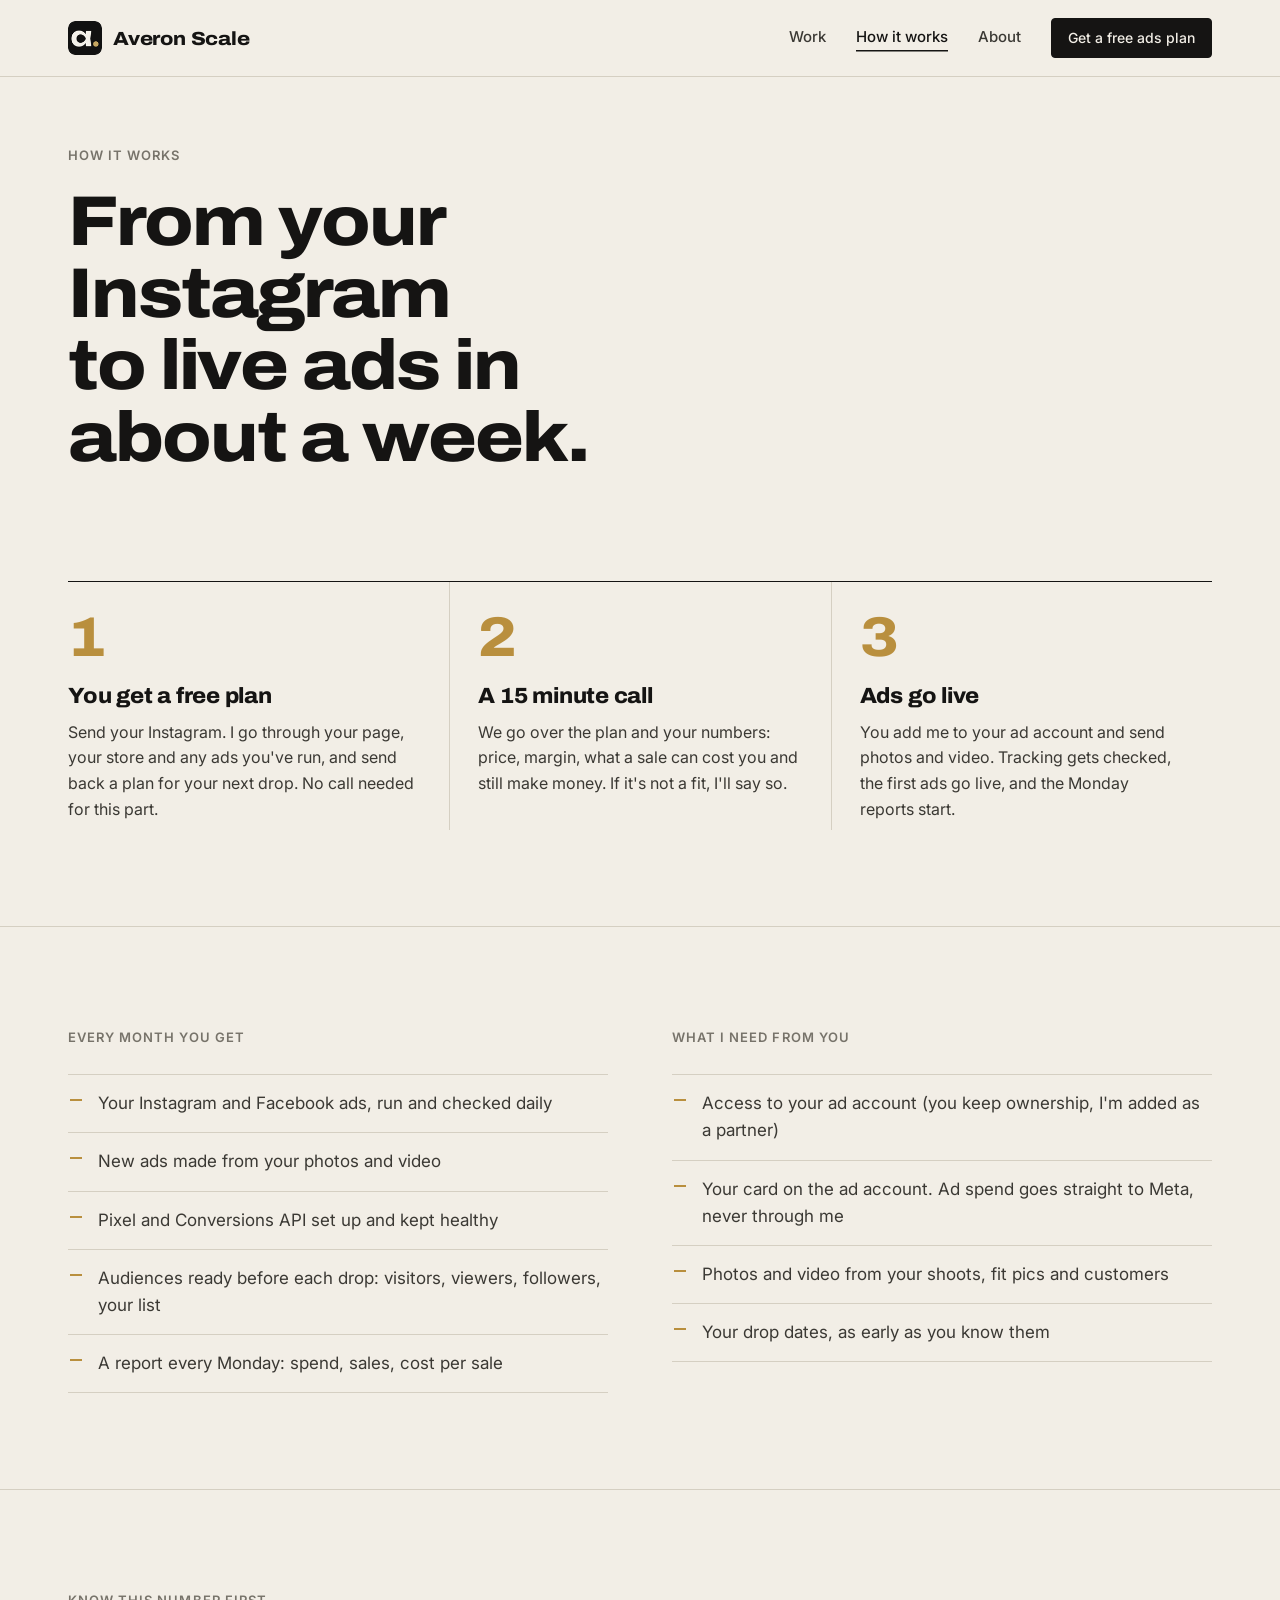
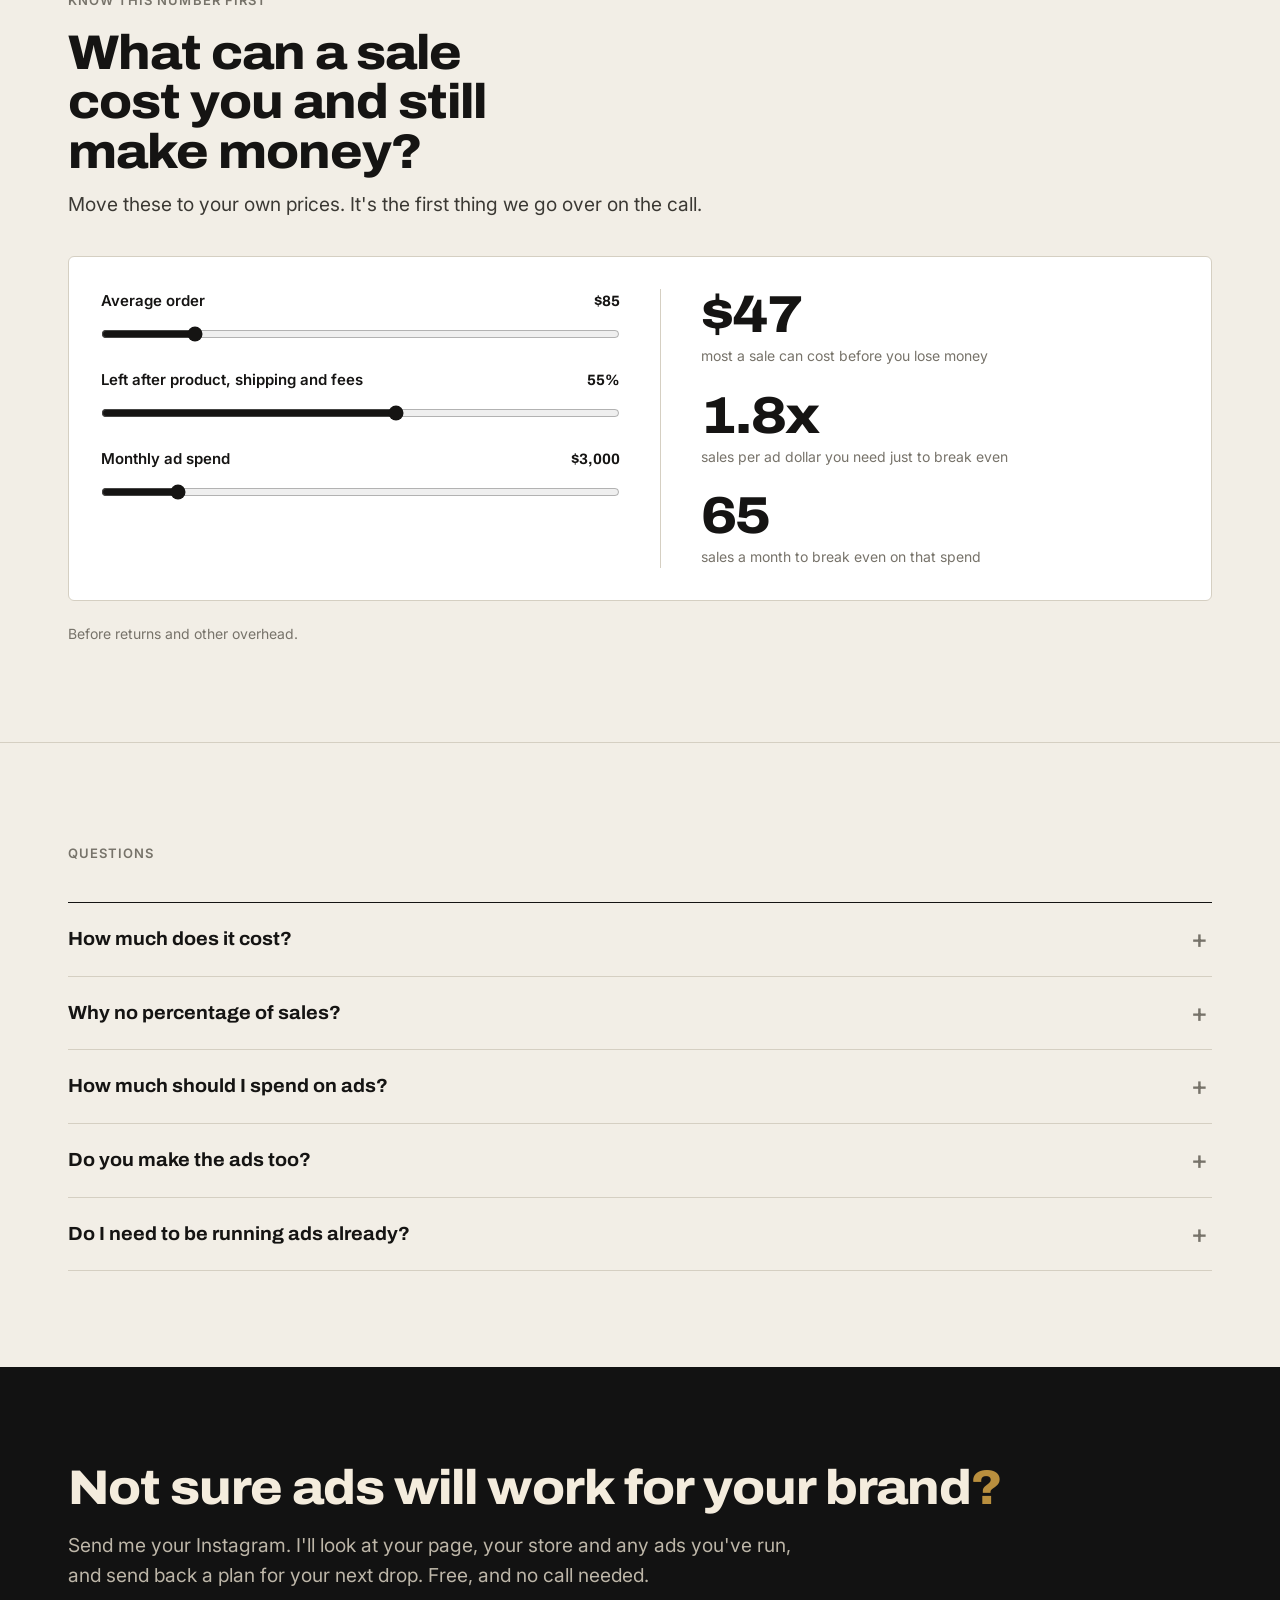
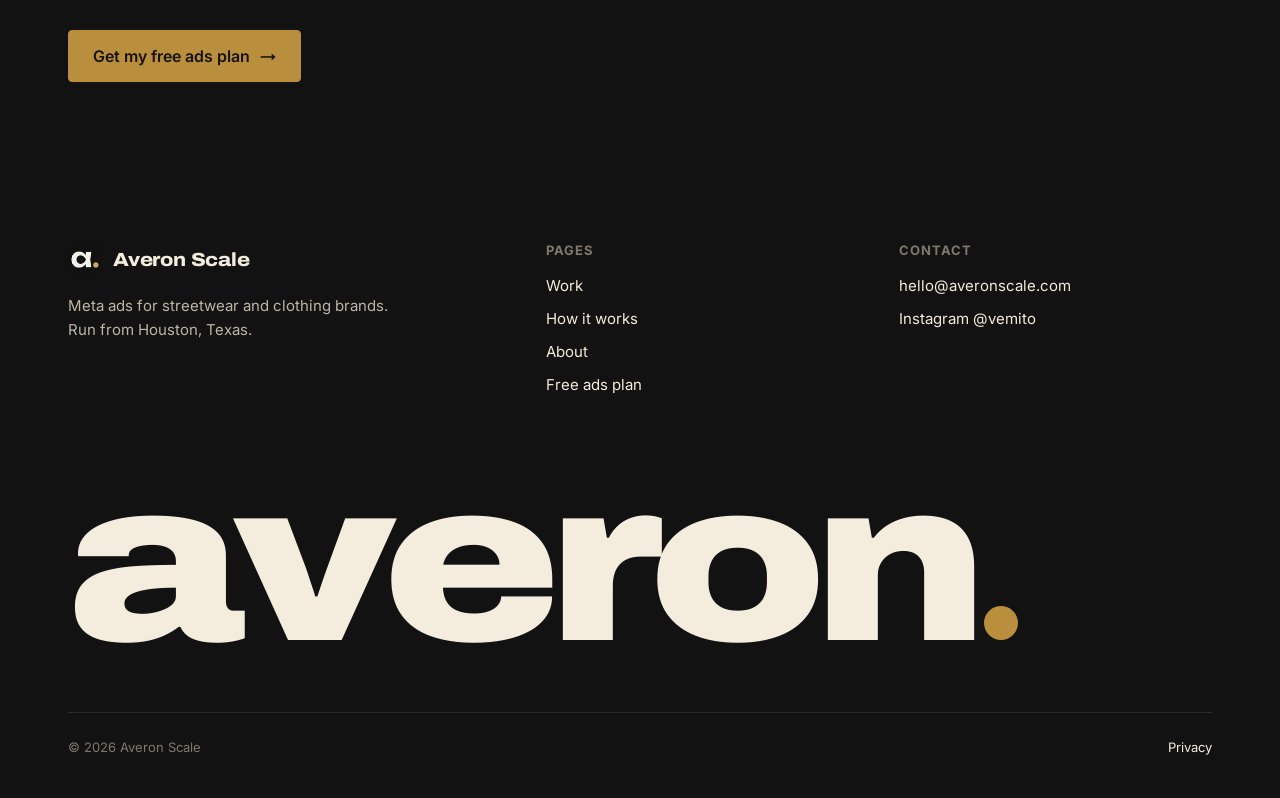
==== how-it-works/index.html @ a5a6d61f "Site v3: five pages, real photos and real Meta numbers, light editorial design Co-Authored-By: Claud" ====
<!doctype html>
<html lang="en">
<head>
<meta charset="utf-8">
<meta name="viewport" content="width=device-width, initial-scale=1">
<title>How it works | Averon Scale</title>
<meta name="description" content="From your Instagram to live Meta ads in about a week. What you get, what I need, and a break-even calculator.">
<link rel="canonical" href="https://averonscale.com/how-it-works/">
<meta property="og:title" content="How it works | Averon Scale">
<meta property="og:description" content="From your Instagram to live Meta ads in about a week. What you get, what I need, and a break-even calculator.">
<meta property="og:image" content="https://averonscale.com/og.png">
<meta property="og:url" content="https://averonscale.com/how-it-works/">
<meta name="theme-color" content="#f2eee6">
<link rel="icon" href="/favicon.ico" sizes="any">
<link rel="icon" type="image/png" sizes="32x32" href="/favicon-32.png">
<link rel="apple-touch-icon" href="/apple-touch-icon.png">
<link rel="preconnect" href="https://fonts.googleapis.com">
<link rel="preconnect" href="https://fonts.gstatic.com" crossorigin>
<link href="https://fonts.googleapis.com/css2?family=Archivo:wdth,wght@62..125,400..900&family=Inter:wght@400;500;600;700&display=swap" rel="stylesheet">
<link rel="stylesheet" href="/site.css">
<!-- Meta Pixel: Averon Scale -->
<script>
!function(f,b,e,v,n,t,s){if(f.fbq)return;n=f.fbq=function(){n.callMethod?n.callMethod.apply(n,arguments):n.queue.push(arguments)};if(!f._fbq)f._fbq=n;n.push=n;n.loaded=!0;n.version='2.0';n.queue=[];t=b.createElement(e);t.async=!0;t.src=v;s=b.getElementsByTagName(e)[0];s.parentNode.insertBefore(t,s)}(window,document,'script','https://connect.facebook.net/en_US/fbevents.js');
fbq('init','1146721501546311');fbq('track','PageView');
</script>
<noscript><img height="1" width="1" style="display:none" alt="" src="https://www.facebook.com/tr?id=1146721501546311&amp;ev=PageView&amp;noscript=1"></noscript>
</head>
<body>
<header class="top"><div class="wrap">
  <a class="brand" href="/" aria-label="Averon Scale home"><img src="/brand/favicon-64.png" alt="" width="34" height="34"><b>Averon Scale</b></a>
  <button class="menu" type="button" aria-expanded="false" aria-controls="nav">Menu</button>
  <nav class="nav" id="nav">
    <a href="/work/">Work</a><a href="/how-it-works/" aria-current="page">How it works</a><a href="/about/">About</a>
    <a class="btn" href="/free-plan/">Get a free ads plan</a>
  </nav>
</div></header>
<main>

<section class="hero" style="padding-bottom:40px"><div class="wrap">
  <span class="kicker">How it works</span>
  <h1 style="max-width:15ch">From your Instagram to live ads in about a week.</h1>
</div></section>

<section style="padding-top:0"><div class="wrap">
  <div class="steps">
    <div class="step"><div class="num">1</div><h3>You get a free plan</h3><p>Send your Instagram. I go through your page, your store and any ads you've run, and send back a plan for your next drop. No call needed for this part.</p></div>
    <div class="step"><div class="num">2</div><h3>A 15 minute call</h3><p>We go over the plan and your numbers: price, margin, what a sale can cost you and still make money. If it's not a fit, I'll say so.</p></div>
    <div class="step"><div class="num">3</div><h3>Ads go live</h3><p>You add me to your ad account and send photos and video. Tracking gets checked, the first ads go live, and the Monday reports start.</p></div>
  </div>
</div></section>

<section class="rule"><div class="wrap two">
  <div>
    <span class="kicker">Every month you get</span>
    <ul class="check">
      <li>Your Instagram and Facebook ads, run and checked daily</li>
      <li>New ads made from your photos and video</li>
      <li>Pixel and Conversions API set up and kept healthy</li>
      <li>Audiences ready before each drop: visitors, viewers, followers, your list</li>
      <li>A report every Monday: spend, sales, cost per sale</li>
    </ul>
  </div>
  <div>
    <span class="kicker">What I need from you</span>
    <ul class="check">
      <li>Access to your ad account (you keep ownership, I'm added as a partner)</li>
      <li>Your card on the ad account. Ad spend goes straight to Meta, never through me</li>
      <li>Photos and video from your shoots, fit pics and customers</li>
      <li>Your drop dates, as early as you know them</li>
    </ul>
  </div>
</div></section>

<section class="rule"><div class="wrap">
  <span class="kicker">Know this number first</span>
  <h2 style="margin:14px 0 14px;max-width:18ch">What can a sale cost you and still make money?</h2>
  <p class="lede" style="margin-bottom:36px">Move these to your own prices. It's the first thing we go over on the call.</p>
  <div class="calc">
    <div>
      <label for="aov">Average order <output id="aov-o">$85</output></label>
      <input id="aov" type="range" min="20" max="400" step="5" value="85">
      <label for="mar">Left after product, shipping and fees <output id="mar-o">55%</output></label>
      <input id="mar" type="range" min="15" max="85" step="1" value="55">
      <label for="bud">Monthly ad spend <output id="bud-o">$3,000</output></label>
      <input id="bud" type="range" min="300" max="20000" step="100" value="3000">
    </div>
    <div class="out">
      <div><div class="num" id="cpa">$47</div><span>most a sale can cost before you lose money</span></div>
      <div><div class="num" id="roas">1.8x</div><span>sales per ad dollar you need just to break even</span></div>
      <div><div class="num" id="sales">64</div><span>sales a month to break even on that spend</span></div>
    </div>
  </div>
  <p class="note">Before returns and other overhead.</p>
</div></section>

<section class="rule"><div class="wrap">
  <span class="kicker">Questions</span>
  <div class="faq">
    <details><summary>How much does it cost?</summary><p>One flat monthly fee, set on the call once I've seen your numbers and how much work your brand needs. It's never a percentage of your sales. Ad spend is separate and goes from your card straight to Meta.</p></details>
    <details><summary>Why no percentage of sales?</summary><p>A percentage takes more of your margin the better you do, and it pays me for sales the ads didn't cause. A flat fee keeps it simple: the ads either sell at a cost that works for you or they don't.</p></details>
    <details><summary>How much should I spend on ads?</summary><p>Meta's own guidance is about 50 sales a week per ad set for it to finish learning. Most new brands can't fund that on day one, so we start with fewer, stronger ads and grow the budget as sales come in. The calculator above shows your break-even.</p></details>
    <details><summary>Do you make the ads too?</summary><p>Yes. They're made from your own photos and video: edits, statics and carousels. If you don't have much content, the plan says exactly what to shoot on a phone.</p></details>
    <details><summary>Do I need to be running ads already?</summary><p>No. Plenty of brands come in boosting posts. You need a store that takes orders and products people want; the rest gets set up with you.</p></details>
  </div>
</div></section>

<section class="dark"><div class="wrap cta-band">
  <div>
    <h2>Not sure ads will work for your brand<span class="dot">?</span></h2>
    <p style="margin-top:18px" class="lede">Send me your Instagram. I'll look at your page, your store and any ads you've run, and send back a plan for your next drop. Free, and no call needed.</p>
  </div>
  <a class="btn gold" href="/free-plan/">Get my free ads plan <span class="arrow">&rarr;</span></a>
</div></section>
<script>
(function(){var $=function(i){return document.getElementById(i)};
var m=function(n){return '$'+Math.round(n).toLocaleString('en-US')};
function c(){var a=+$('aov').value,r=+$('mar').value/100,b=+$('bud').value,cpa=a*r;
$('aov-o').textContent=m(a);$('mar-o').textContent=Math.round(r*100)+'%';$('bud-o').textContent=m(b);
$('cpa').textContent=m(cpa);$('roas').textContent=(1/r).toFixed(1)+'x';$('sales').textContent=Math.ceil(b/cpa).toLocaleString('en-US');}
['aov','mar','bud'].forEach(function(i){$(i).addEventListener('input',c)});c();})();
</script>
</main>
<footer><div class="wrap">
  <div>
    <a class="brand" href="/"><img src="/brand/favicon-64.png" alt="" width="34" height="34"><b>Averon Scale</b></a>
    <p style="margin-top:18px;max-width:38ch">Meta ads for streetwear and clothing brands. Run from Houston, Texas.</p>
  </div>
  <div><h4>Pages</h4><ul>
    <li><a href="/work/">Work</a></li><li><a href="/how-it-works/">How it works</a></li>
    <li><a href="/about/">About</a></li><li><a href="/free-plan/">Free ads plan</a></li></ul></div>
  <div><h4>Contact</h4><ul>
    <li><a href="mailto:hello@averonscale.com">hello@averonscale.com</a></li>
    <li><a href="https://www.instagram.com/vemito/" rel="noopener">Instagram @vemito</a></li></ul></div>
  <div class="wordmark" aria-hidden="true">averon<span></span></div>
  <div class="legal"><span>&copy; 2026 Averon Scale</span><a href="/privacy.html">Privacy</a></div>
</div></footer>
<script>
document.querySelector('.menu').addEventListener('click', function () {
  var n = document.getElementById('nav'); var o = n.classList.toggle('open');
  this.setAttribute('aria-expanded', o ? 'true' : 'false');
});
</script>
</body></html>
---- site.css ----
:root{
  --paper:#f2eee6; --paper2:#e9e4d9; --ink:#151413; --ink2:#3b3934; --mute:#77736a;
  --rule:#d5cfc2; --gold:#b98f3e; --dark:#121212; --cream:#f4ecdd;
  --head:"Archivo","Helvetica Neue",Arial,sans-serif;
  --body:"Inter","Helvetica Neue",Arial,sans-serif;
}
*{box-sizing:border-box;margin:0;padding:0}
html{-webkit-text-size-adjust:100%}
body{background:var(--paper);color:var(--ink);font:400 17px/1.6 var(--body);-webkit-font-smoothing:antialiased;overflow-x:hidden}
a{color:inherit}
img{display:block;max-width:100%;height:auto}
i,em,cite,address{font-style:normal}
.wrap{max-width:1200px;margin:0 auto;padding:0 28px}
h1,h2,h3{font-family:var(--head);font-weight:800;letter-spacing:-.02em;line-height:1.02;text-wrap:balance}
h1{font-size:clamp(42px,5.5vw,80px);font-stretch:112%;letter-spacing:-.03em}
h2{font-size:clamp(32px,3.8vw,54px);font-stretch:108%}
h3{font-size:22px;font-stretch:104%;letter-spacing:-.01em;line-height:1.15}
p{max-width:62ch}
.lede{font-size:clamp(18px,1.5vw,21px);color:var(--ink2);line-height:1.55}
.small{font-size:14px;color:var(--mute)}
.kicker{font:600 13px/1 var(--body);letter-spacing:.08em;text-transform:uppercase;color:var(--mute)}
.num{font-family:var(--head);font-weight:800;font-stretch:110%;font-variant-numeric:tabular-nums;letter-spacing:-.03em;line-height:1}
:focus-visible{outline:2px solid var(--gold);outline-offset:3px}

/* buttons: plain, square-ish */
.btn{display:inline-flex;align-items:center;gap:10px;background:var(--ink);color:var(--paper);text-decoration:none;font:600 16px/1 var(--body);padding:17px 24px;border:1.5px solid var(--ink);border-radius:4px;cursor:pointer;transition:background .15s,color .15s}
.btn:hover{background:#000}
.btn .arrow{transition:transform .18s}
.btn:hover .arrow{transform:translateX(3px)}
.btn.line{background:transparent;color:var(--ink)}
.btn.line:hover{background:var(--ink);color:var(--paper)}
.btn.gold{background:var(--gold);border-color:var(--gold);color:#17120a}
.btn.gold:hover{background:#c99c47}
.btn[disabled]{opacity:.6;cursor:wait}
.arrow{font-family:var(--head);font-weight:700}

/* header */
.top{border-bottom:1px solid var(--rule);background:var(--paper);position:sticky;top:0;z-index:40}
.top .wrap{display:flex;align-items:center;justify-content:space-between;height:76px;gap:20px}
.brand{display:flex;align-items:center;gap:11px;text-decoration:none}
.brand img{width:34px;height:34px;border-radius:7px}
.brand b{font:800 19px/1 var(--head);font-stretch:112%;letter-spacing:-.01em}
.nav{display:flex;align-items:center;gap:30px}
.nav a{text-decoration:none;font-weight:500;font-size:15px;color:var(--ink2)}
.nav a{background:linear-gradient(var(--ink),var(--ink)) 0 100%/0 1.5px no-repeat;padding-bottom:3px;transition:background-size .2s,color .2s}
.nav a:hover,.nav a[aria-current]{color:var(--ink);background-size:100% 1.5px}

.nav .btn{padding:12px 16px;font-size:14px;color:var(--paper);background:var(--ink)}
.menu{display:none;background:none;border:1.5px solid var(--ink);border-radius:4px;font:600 14px var(--body);padding:9px 12px;color:var(--ink)}

/* sections */
section{padding:96px 0}
.rule{border-top:1px solid var(--rule)}
.split{display:grid;grid-template-columns:1.05fr .95fr;gap:64px;align-items:center}
.hero{padding:64px 0 88px}
.hero .copy{padding-bottom:12px}
.hero h1{margin:18px 0 24px}
.hero .ctas{display:flex;gap:12px;flex-wrap:wrap;margin-top:34px}
.figure{position:relative}
.figure img{width:100%;border-radius:3px}
.figure figcaption{margin-top:12px;font-size:14px;color:var(--mute);line-height:1.45;max-width:46ch}
.hero .figure img{aspect-ratio:4/5;object-fit:cover}

/* proof band */
.proof{background:#fff;border-top:1px solid var(--rule);border-bottom:1px solid var(--rule);padding:64px 0}
.proof-grid{display:grid;grid-template-columns:repeat(2,1fr);gap:0}
.proof-item{padding:6px 48px 6px 0}
.proof-item + .proof-item{border-left:1px solid var(--rule);padding-left:48px}
.proof-item .num{font-size:clamp(48px,5.4vw,78px)}
.proof-item .num small{font-size:.42em;font-weight:700;color:var(--mute);letter-spacing:-.01em;margin-left:6px}
.proof-item p{margin-top:14px;color:var(--ink2)}
.proof-foot{display:flex;justify-content:space-between;align-items:center;gap:20px;flex-wrap:wrap;margin-top:40px;padding-top:22px;border-top:1px solid var(--rule)}

/* list rows */
.rows{margin-top:44px;border-top:1.5px solid var(--ink)}
.row{display:grid;grid-template-columns:70px 1fr 1.25fr;gap:24px;padding:28px 0;border-bottom:1px solid var(--rule);align-items:baseline}
.row .n{font:700 15px var(--head);color:var(--mute)}
.row p{color:var(--ink2)}

/* dark band, used once a page at most */
.dark{background:var(--dark);color:var(--cream)}
.dark h2{color:var(--cream)}
.dark p{color:#bdb6a8}
.dark .dot{color:var(--gold)}
.cta-band{display:flex;justify-content:space-between;align-items:flex-end;gap:40px;flex-wrap:wrap}

/* work page */
.case{padding:88px 0;border-top:1px solid var(--rule)}
.case-head{display:flex;justify-content:space-between;align-items:baseline;gap:20px;flex-wrap:wrap;margin-bottom:34px}
.stats{display:grid;grid-template-columns:repeat(4,1fr);border-top:1.5px solid var(--ink);border-bottom:1px solid var(--rule)}
.stat{padding:22px 20px 24px 0}
.stat + .stat{padding-left:20px;border-left:1px solid var(--rule)}
.stat .num{font-size:clamp(32px,3.4vw,48px)}
.stat span{display:block;margin-top:8px;font-size:14px;color:var(--mute)}
.ad-split{display:grid;grid-template-columns:.8fr 1.2fr;gap:56px;margin-top:56px;align-items:start}
.ad-card{background:#fff;border:1px solid var(--rule);border-radius:6px;overflow:hidden;max-width:440px}
.ad-card .hd{display:flex;align-items:center;gap:10px;padding:12px 14px;font-size:14px}
.ad-card .hd i{width:30px;height:30px;border-radius:50%;background:#111;display:block}
.ad-card .hd b{font-weight:600}
.ad-card .hd span{color:var(--mute);font-size:12px;display:block}
.ad-card .tx{padding:0 14px 12px;font-size:14px;line-height:1.45}
.ad-card .ft{display:flex;justify-content:space-between;align-items:center;padding:12px 14px;background:#f5f3ef;border-top:1px solid #e6e2da;font-size:13px}
.ad-card .ft b{font-weight:600;background:#e4e0d7;padding:8px 12px;border-radius:4px}
table.ledger{width:100%;border-collapse:collapse;margin-top:22px;font-size:16px}
.ledger td{padding:14px 0;border-bottom:1px solid var(--rule)}
.ledger td:last-child{text-align:right;font-family:var(--head);font-weight:700;font-variant-numeric:tabular-nums}
.note{margin-top:22px;font-size:14px;color:var(--mute);max-width:70ch}
.strip{display:grid;grid-template-columns:repeat(3,1fr);gap:14px;margin-top:40px}
.strip img{aspect-ratio:3/4;object-fit:cover;border-radius:3px}

/* how page */
.steps{display:grid;grid-template-columns:repeat(3,1fr);gap:0;margin-top:44px;border-top:1.5px solid var(--ink)}
.step{padding:28px 28px 8px 0}
.step + .step{padding-left:28px;border-left:1px solid var(--rule)}
.step .num{font-size:56px;color:var(--gold)}
.step h3{margin:18px 0 10px}
.step p{color:var(--ink2);font-size:16px}
.two{display:grid;grid-template-columns:1fr 1fr;gap:64px}
.check{list-style:none;margin-top:24px;border-top:1px solid var(--rule)}
.check li{padding:15px 0 15px 30px;border-bottom:1px solid var(--rule);position:relative;color:var(--ink2)}
.check li::before{content:"";position:absolute;left:2px;top:24px;width:12px;height:2px;background:var(--gold)}
.faq{margin-top:36px;border-top:1.5px solid var(--ink)}
.faq details{border-bottom:1px solid var(--rule)}
.faq summary{list-style:none;cursor:pointer;padding:24px 40px 24px 0;font:700 19px/1.3 var(--head);font-stretch:104%;position:relative}
.faq summary::-webkit-details-marker{display:none}
.faq summary::after{content:"+";position:absolute;right:4px;top:20px;font:500 26px var(--body);color:var(--mute)}
.faq details[open] summary::after{content:"\2013"}
.faq details p{padding:0 0 24px;color:var(--ink2)}

/* calculator */
.calc{background:#fff;border:1px solid var(--rule);border-radius:6px;padding:32px;display:grid;grid-template-columns:1fr 1fr;gap:40px}
.calc label{display:flex;justify-content:space-between;font-weight:600;font-size:15px;margin:0 0 10px}
.calc label output{font-family:var(--head);font-weight:700}
.calc input[type=range]{width:100%;accent-color:var(--ink);margin-bottom:26px}
.calc .out{border-left:1px solid var(--rule);padding-left:40px;display:flex;flex-direction:column;justify-content:center;gap:22px}
.calc .out .num{font-size:52px}
.calc .out span{display:block;font-size:14px;color:var(--mute);margin-top:4px}

/* plan form */
.form{background:#fff;border:1px solid var(--rule);border-radius:6px;padding:34px}
.form h2{font-size:32px;margin-bottom:6px}
.field{display:flex;flex-direction:column;gap:7px;margin-top:18px}
.field label{font-weight:600;font-size:14px}
.field label small{font-weight:400;color:var(--mute)}
.field input,.field select{height:52px;border:1.5px solid var(--rule);border-radius:4px;padding:0 14px;font:500 16px var(--body);color:var(--ink);background:var(--paper);outline:none;width:100%}
.field input:focus,.field select:focus{border-color:var(--ink);background:#fff}
.form .btn{width:100%;justify-content:center;margin-top:24px}
.form .msg{margin-top:14px;font-size:14px;color:var(--mute)}
.form .ok{display:none;padding:26px 0 6px}
.form.sent .ok{display:block}
.form.sent .fields{display:none}

/* about */
.letter p{margin-top:20px;font-size:19px;color:var(--ink2)}
.letter p:first-child{margin-top:0}
.sig{margin-top:32px;font:800 22px var(--head);font-stretch:110%}


/* hero collage */
.collage{position:relative;padding:0 0 56px 64px}
.collage .main{width:100%;aspect-ratio:4/5;object-fit:cover;border-radius:3px}
.collage .adchip{position:absolute;left:0;bottom:0;width:46%;background:#fff;border:1px solid var(--rule);border-radius:6px;box-shadow:0 18px 40px -18px rgba(20,18,14,.35);overflow:hidden}
.collage .adchip img{aspect-ratio:4/5;object-fit:cover}
.collage .adchip .cap{padding:12px 14px 13px;font-size:13px;line-height:1.35;color:var(--ink2)}
.collage .adchip .cap b{display:block;font:800 22px/1 var(--head);font-stretch:108%;color:var(--ink);margin-bottom:5px;font-variant-numeric:tabular-nums}
.collage .adchip .tag{position:absolute;top:10px;left:10px;background:rgba(18,18,18,.82);color:var(--cream);font:600 11px/1 var(--body);letter-spacing:.06em;text-transform:uppercase;padding:7px 9px;border-radius:3px}
.collage figcaption{margin:14px 0 0;padding-left:50%;font-size:13px;color:var(--mute);line-height:1.45}
.meta-line{display:flex;gap:18px;flex-wrap:wrap;margin-top:40px;padding-top:20px;border-top:1px solid var(--rule);font-size:14px;color:var(--mute)}
.meta-line b{color:var(--ink);font-weight:600}

/* full-bleed photo band */
.band{display:grid;grid-template-columns:1.2fr .9fr 1fr 1.1fr;gap:6px}
.band img{width:100%;height:clamp(260px,34vw,520px);object-fit:cover}
.band-cap{display:flex;justify-content:space-between;gap:20px;flex-wrap:wrap;padding-top:16px;font-size:14px;color:var(--mute)}

/* pull quote */
.pull{font:800 clamp(28px,3.2vw,44px)/1.1 var(--head);font-stretch:108%;letter-spacing:-.02em;border-top:1.5px solid var(--ink);padding-top:28px;max-width:20ch;color:var(--ink)}
.pull .g{color:var(--gold)}

/* footer wordmark */
.wordmark{grid-column:1/-1;font:900 clamp(56px,18vw,290px)/.8 var(--head);font-stretch:118%;letter-spacing:-.05em;color:var(--cream);margin:34px 0 -4px;user-select:none;white-space:nowrap;overflow:hidden}
.wordmark span{display:inline-block;width:.15em;height:.15em;border-radius:50%;background:var(--gold);margin-left:.03em;vertical-align:baseline}

/* footer */
footer{background:var(--dark);color:#bdb6a8;padding:64px 0 40px;font-size:15px}
footer .wrap{display:grid;grid-template-columns:1.4fr 1fr 1fr;gap:40px}
footer h4{font:700 13px var(--body);letter-spacing:.08em;text-transform:uppercase;color:#7f796d;margin-bottom:16px}
footer a{text-decoration:none;color:var(--cream)}
footer a:hover{text-decoration:underline}
footer ul{list-style:none;display:grid;gap:9px}
footer .brand b{color:var(--cream)}
footer .legal{grid-column:1/-1;border-top:1px solid #2a2a2a;padding-top:24px;margin-top:20px;display:flex;justify-content:space-between;gap:20px;flex-wrap:wrap;font-size:13px;color:#7f796d}

@media (max-width:900px){
  .collage{padding:0 0 40px 30px}
  .collage .adchip{width:52%}
  .collage figcaption{padding-left:57%;margin-top:12px;min-height:84px}
  .band{grid-template-columns:1fr 1fr}
  .band img{height:240px}
  .band img:nth-child(n+3){display:none}
  .meta-line{gap:8px 18px}
  section{padding:68px 0}
  .split,.two,.ad-split,.calc{grid-template-columns:1fr;gap:40px}
  .hero{padding:36px 0 64px}
  .hero .figure{order:-1}
  .proof-grid{grid-template-columns:1fr}
  .proof-item{padding:0 0 28px}
  .proof-item + .proof-item{border-left:0;padding-left:0;border-top:1px solid var(--rule);padding-top:28px}
  .row{grid-template-columns:44px 1fr;gap:10px 16px}
  .row p{grid-column:2}
  .stats{grid-template-columns:1fr 1fr}
  .stat:nth-child(3){border-left:0;padding-left:0}
  .stat:nth-child(n+3){border-top:1px solid var(--rule)}
  .steps{grid-template-columns:1fr}
  .step,.step + .step{padding:24px 0;border-left:0}
  .step + .step{border-top:1px solid var(--rule)}
  .calc .out{border-left:0;padding-left:0;border-top:1px solid var(--rule);padding-top:28px}
  .strip{grid-template-columns:1fr 1fr}
  .strip img:nth-child(3){display:none}
  footer .wrap{grid-template-columns:1fr 1fr}
  footer .wrap > div:first-child{grid-column:1/-1}
  .menu{display:block}
  .nav{display:none;position:absolute;left:0;right:0;top:76px;background:var(--paper);border-bottom:1px solid var(--rule);flex-direction:column;align-items:flex-start;gap:0;padding:8px 28px 22px;z-index:20}
  .nav.open{display:flex}
  .nav a{padding:13px 0;font-size:17px;width:100%}
  .nav .btn{margin-top:10px;justify-content:center}
  .top{position:relative}
}
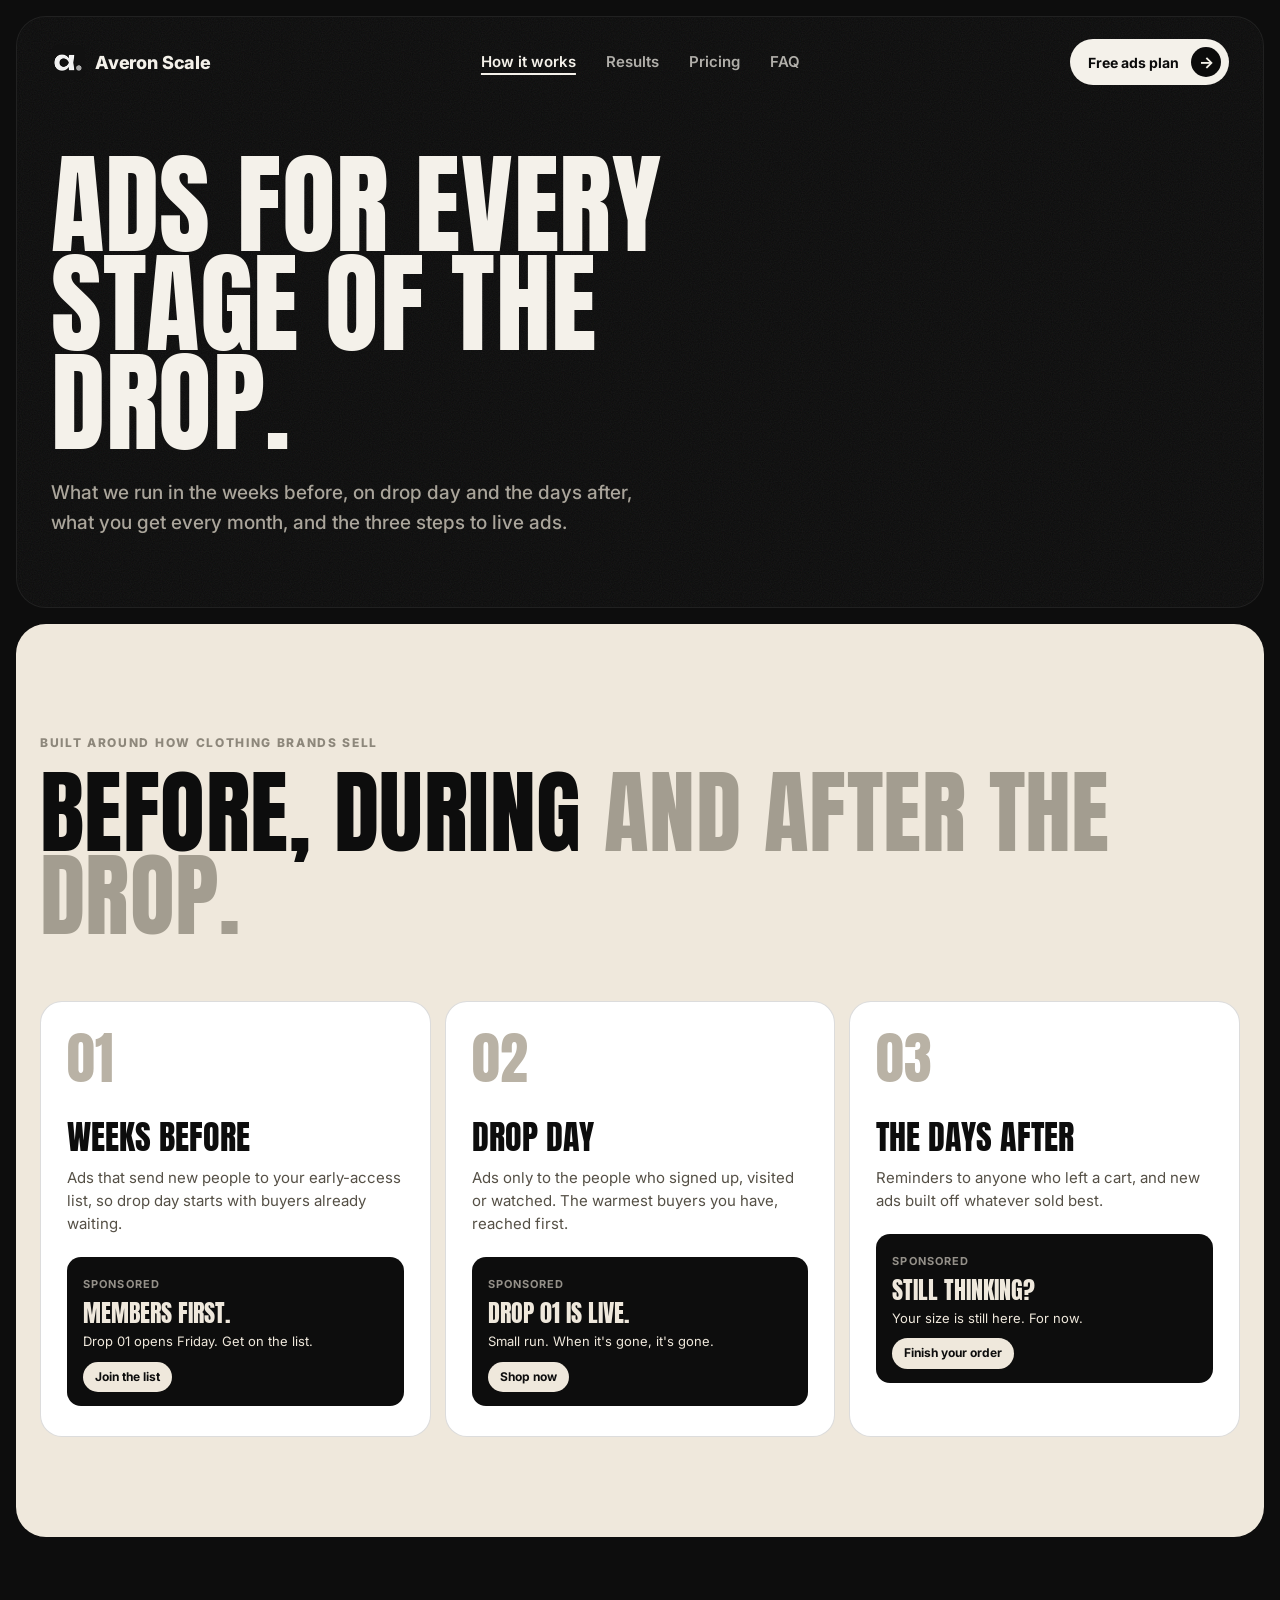
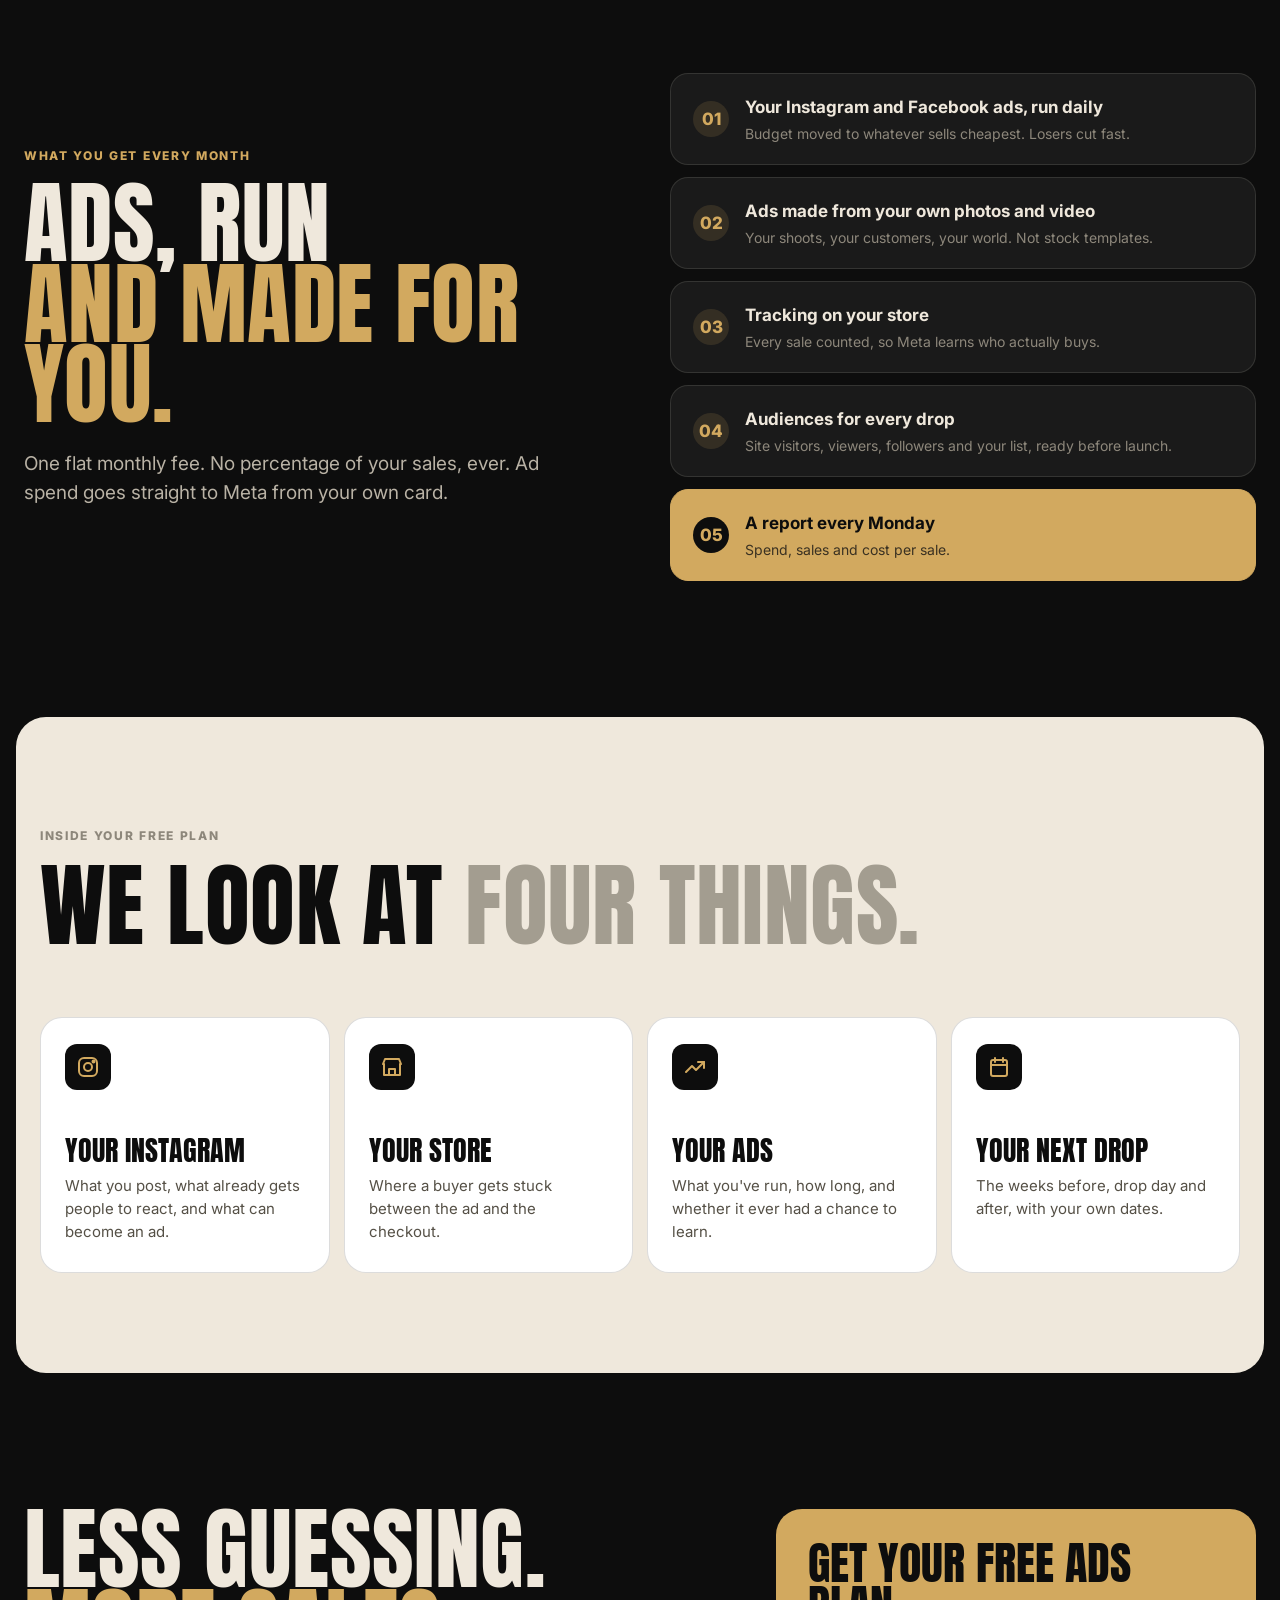
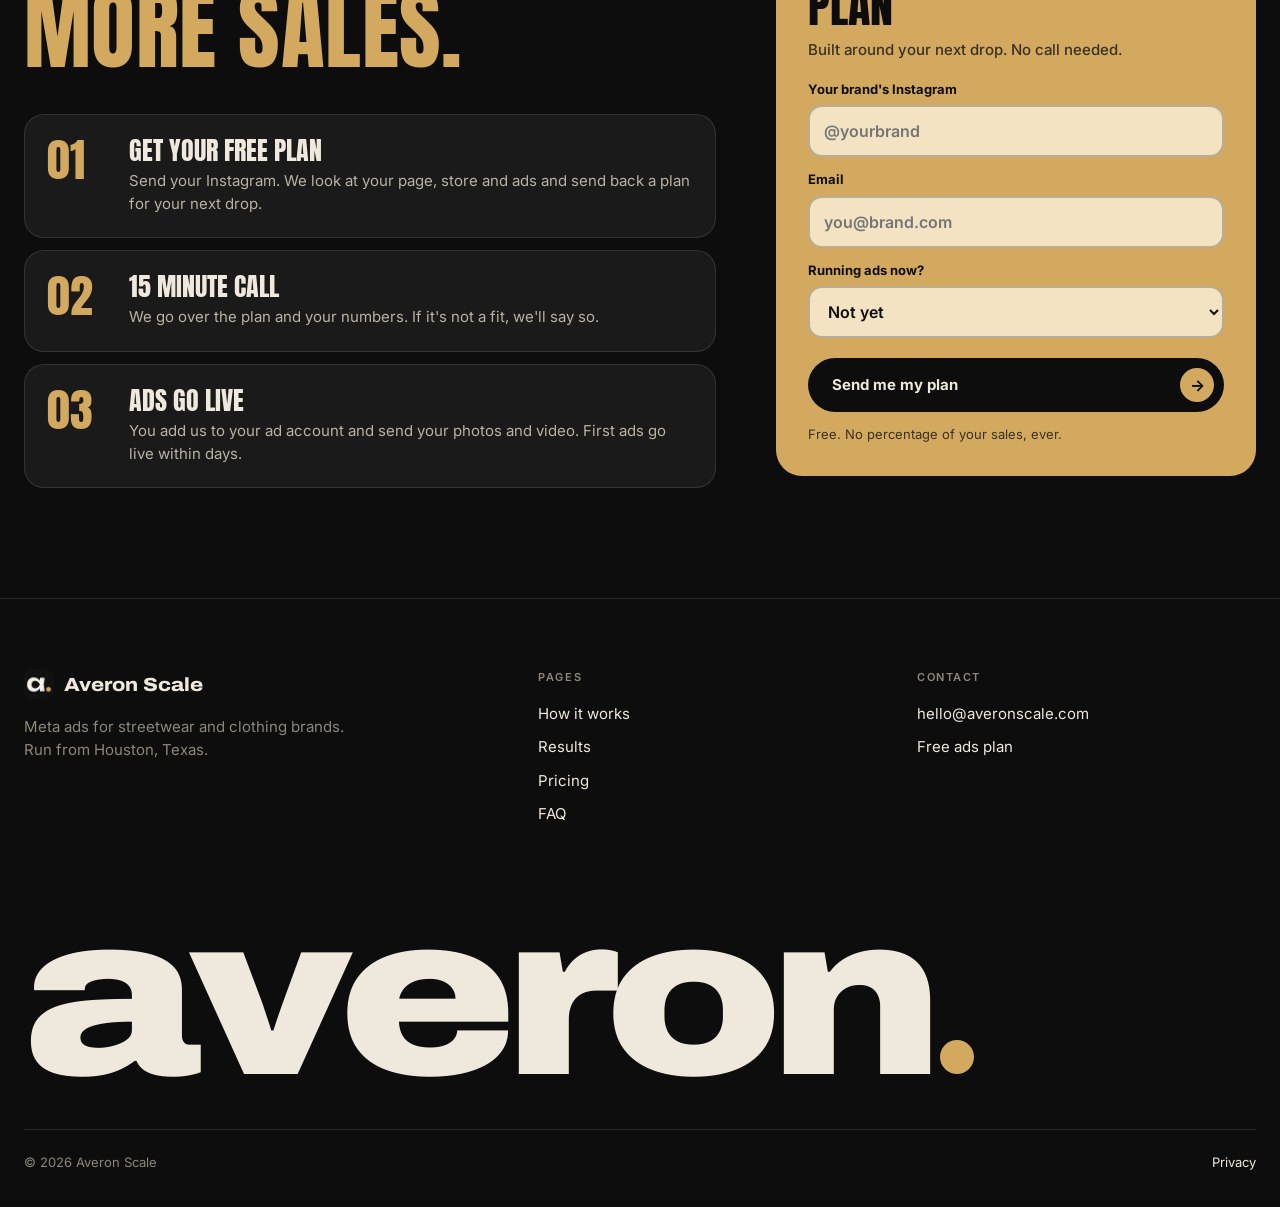
==== commit 9001dfaa: "Site v5: black and white hero with the plan form, Anton headlines, cream and black sections, five pa" ====
--- a/how-it-works/index.html
+++ b/how-it-works/index.html
@@ -4,20 +4,237 @@
 <meta charset="utf-8">
 <meta name="viewport" content="width=device-width, initial-scale=1">
 <title>How it works | Averon Scale</title>
-<meta name="description" content="From your Instagram to live Meta ads in about a week. What you get, what I need, and a break-even calculator.">
+<meta name="description" content="The ads we run before, during and after your drop, what you get every month, and how we start.">
+<meta property="og:title" content="How it works | Averon Scale">
+<meta property="og:description" content="Ads run and made for streetwear and clothing brands. One flat monthly fee. No percentage of your sales.">
+<meta property="og:image" content="https://averonscale.com/og.png">
 <link rel="canonical" href="https://averonscale.com/how-it-works/">
-<meta property="og:title" content="How it works | Averon Scale">
-<meta property="og:description" content="From your Instagram to live Meta ads in about a week. What you get, what I need, and a break-even calculator.">
-<meta property="og:image" content="https://averonscale.com/og.png">
-<meta property="og:url" content="https://averonscale.com/how-it-works/">
-<meta name="theme-color" content="#f2eee6">
+<meta name="theme-color" content="#0d0d0d">
 <link rel="icon" href="/favicon.ico" sizes="any">
 <link rel="icon" type="image/png" sizes="32x32" href="/favicon-32.png">
 <link rel="apple-touch-icon" href="/apple-touch-icon.png">
 <link rel="preconnect" href="https://fonts.googleapis.com">
 <link rel="preconnect" href="https://fonts.gstatic.com" crossorigin>
-<link href="https://fonts.googleapis.com/css2?family=Archivo:wdth,wght@62..125,400..900&family=Inter:wght@400;500;600;700&display=swap" rel="stylesheet">
-<link rel="stylesheet" href="/site.css">
+<link href="https://fonts.googleapis.com/css2?family=Anton&family=Inter:wght@400;500;600;700;800&family=Archivo:wdth,wght@100..125,800..900&display=swap" rel="stylesheet">
+<style>
+  :root{
+    --ink:#0d0d0d; --ink2:#1a1a1a; --cream:#efe8dc; --cream2:#e4dccd; --gold:#d2a95f; --gold2:#b98d43;
+    --grey:#8d877b; --line:rgba(13,13,13,.14); --dline:rgba(239,232,220,.12);
+    --display:"Anton","Impact","Arial Narrow",sans-serif; --body:"Inter","Helvetica Neue",Arial,sans-serif;
+  }
+  *{box-sizing:border-box;margin:0;padding:0}
+  html{scroll-behavior:smooth}
+  body{background:var(--ink);color:var(--cream);font:400 17px/1.55 var(--body);-webkit-font-smoothing:antialiased;overflow-x:hidden}
+  a{color:inherit;text-decoration:none}
+  img{display:block;max-width:100%}
+  i,em{font-style:normal}
+  .wrap{max-width:1280px;margin:0 auto;padding:0 24px}
+  .disp{font-family:var(--display);font-weight:400;text-transform:uppercase;letter-spacing:.005em;line-height:.9}
+  .btn{display:inline-flex;align-items:center;gap:12px;height:54px;padding:0 10px 0 24px;border-radius:999px;font:700 15px var(--body);border:0;cursor:pointer;white-space:nowrap;transition:transform .15s}
+  .btn:hover{transform:translateY(-2px)}
+  .btn .ar{width:34px;height:34px;border-radius:50%;display:grid;place-items:center;font-size:16px}
+  .btn.dark{background:var(--ink);color:var(--cream)} .btn.dark .ar{background:var(--gold);color:var(--ink)}
+  .btn.gold{background:var(--gold);color:var(--ink)} .btn.gold .ar{background:var(--ink);color:var(--gold)}
+  .btn.line{background:transparent;color:var(--ink);border:2px solid var(--ink);padding:0 24px}
+  .btn[disabled]{opacity:.6;cursor:wait}
+
+  /* ---------- HERO (black and white) ---------- */
+  .hero-wrap{padding:16px 16px 0}
+  .hero{position:relative;max-width:1400px;margin:0 auto;border-radius:30px;background:#0b0b0b;color:#f4f1ea;overflow:hidden;min-height:700px;padding:22px 34px 44px;border:1px solid rgba(255,255,255,.09)}
+  .hero::after{content:"";position:absolute;inset:0;border-radius:30px;pointer-events:none;background:url("data:image/svg+xml,%3Csvg xmlns='http://www.w3.org/2000/svg' width='160' height='160'%3E%3Cfilter id='n'%3E%3CfeTurbulence type='fractalNoise' baseFrequency='.9' numOctaves='2'/%3E%3C/filter%3E%3Crect width='160' height='160' filter='url(%23n)' opacity='.07'/%3E%3C/svg%3E");mix-blend-mode:screen}
+  .nav{position:relative;z-index:5;display:flex;align-items:center;justify-content:space-between;gap:20px}
+  .brand{display:flex;align-items:center;gap:10px;font:800 18px var(--body);letter-spacing:-.01em;color:#f4f1ea}
+  .brand img{width:34px;height:34px;border-radius:8px;filter:grayscale(1)}
+  .links{display:flex;gap:30px;font-weight:600;font-size:15px;color:#f4f1ea}
+  .links a{opacity:.7} .links a:hover{opacity:1}
+  .nav .btn{height:46px;font-size:14px;padding:0 8px 0 18px} .nav .btn .ar{width:30px;height:30px}
+  .menu-btn{display:none;height:42px;padding:0 16px;border-radius:999px;border:2px solid #f4f1ea;background:transparent;font:700 14px var(--body);color:#f4f1ea}
+  .btn.white{background:#f4f1ea;color:#0b0b0b} .btn.white .ar{background:#0b0b0b;color:#f4f1ea}
+  .btn.black{background:#0b0b0b;color:#f4f1ea} .btn.black .ar{background:#f4f1ea;color:#0b0b0b}
+  .btn.wline{background:transparent;color:#f4f1ea;border:2px solid rgba(244,241,234,.8);padding:0 24px}
+  .hero-grid{position:relative;z-index:3;display:grid;grid-template-columns:1.2fr .8fr;gap:56px;margin-top:64px;align-items:end}
+  .hero h1{font-size:clamp(80px,10.4vw,172px);color:#f4f1ea}
+  .hero .sub{max-width:500px;margin-top:26px;font-size:19px;font-weight:500;color:#aaa59b}
+  .hero .ctas{display:flex;gap:12px;flex-wrap:wrap;margin-top:30px}
+  .stats{display:flex;gap:0;margin-top:56px;border-top:2px solid rgba(244,241,234,.7);max-width:660px}
+  .stat{flex:1;padding:18px 18px 0 0}
+  .stat + .stat{padding-left:18px;border-left:1px solid rgba(244,241,234,.2)}
+  .stat b{display:block;font:400 clamp(38px,4vw,56px)/1 var(--display);letter-spacing:.01em;color:#f4f1ea}
+  .stat span{display:block;margin-top:6px;font-size:13px;font-weight:600;color:#8f8a81;line-height:1.3}
+  .form.hform{position:relative;top:auto;background:#f4f1ea;color:#0b0b0b;border-radius:24px;padding:30px}
+  .hform .lead,.hform .msg{color:#5b574f}
+  .hform .field input,.hform .field select{background:#fff;border-color:rgba(11,11,11,.16)}
+  .hform .field input:focus,.hform .field select:focus{border-color:#0b0b0b;background:#fff}
+
+  /* ---------- CREAM ---------- */
+  .cream{background:var(--cream);color:var(--ink);border-radius:30px;margin:16px;padding:110px 0 100px}
+  .big2{font-size:clamp(52px,7.2vw,118px)}
+  .big2 .g{color:#a39d90}
+  .cards{display:grid;grid-template-columns:repeat(4,1fr);gap:14px;margin-top:70px}
+  .card{background:#fff;border-radius:22px;padding:26px 24px 28px;border:1px solid var(--line)}
+  .ico{width:46px;height:46px;border-radius:12px;background:var(--ink);display:grid;place-items:center;margin-bottom:46px}
+  .ico svg{width:24px;height:24px;stroke:var(--gold);fill:none;stroke-width:2;stroke-linecap:round;stroke-linejoin:round}
+  .card h3{font:400 28px/1 var(--display);text-transform:uppercase;margin-bottom:10px}
+  .card p{color:#555046;font-size:15px}
+
+  /* ---------- DARK ---------- */
+  .sec-dark{padding:120px 0}
+  .split{display:grid;grid-template-columns:1fr 1fr;gap:60px;align-items:center}
+  .sec-dark h2{font-size:clamp(56px,7vw,112px);color:var(--cream)}
+  .sec-dark h2 .g{color:var(--gold)}
+  .lede{font-size:19px;color:#b9b2a5;margin-top:24px;max-width:520px}
+  .probs{display:grid;gap:12px}
+  .prob{display:flex;align-items:center;gap:16px;background:var(--ink2);border:1px solid var(--dline);border-radius:18px;padding:20px 22px}
+  .prob .x{flex:none;width:36px;height:36px;border-radius:50%;background:rgba(210,169,95,.14);color:var(--gold);display:grid;place-items:center;font-weight:800}
+  .prob b{display:block;font-weight:700;font-size:17px}
+  .prob span{display:block;color:var(--grey);font-size:14px;margin-top:2px}
+  .prob.fix{background:var(--gold);color:var(--ink);border-color:var(--gold)}
+  .prob.fix .x{background:var(--ink);color:var(--gold)}
+  .prob.fix span{color:#3a3122}
+
+  /* ---------- RESULTS ---------- */
+  .results{background:var(--cream);color:var(--ink);border-radius:30px;margin:16px;padding:110px 0}
+  .res-head{display:flex;justify-content:space-between;align-items:flex-end;gap:30px;flex-wrap:wrap}
+  .res-grid{display:grid;grid-template-columns:1.2fr 1fr 1fr;gap:14px;margin-top:60px}
+  .res{border-radius:24px;padding:30px 28px;display:flex;flex-direction:column;justify-content:space-between;min-height:300px}
+  .res.k{background:var(--ink);color:var(--cream)}
+  .res.w{background:#fff;border:1px solid var(--line)}
+  .res small{font-size:12px;font-weight:700;letter-spacing:.12em;text-transform:uppercase;color:var(--gold2)}
+  .res.k small{color:var(--gold)}
+  .res .num{font:400 clamp(60px,6vw,92px)/.9 var(--display);margin:18px 0 10px}
+  .res p{font-size:15px;color:#5a554b} .res.k p{color:#b9b2a5}
+  .note{margin-top:22px;font-size:13px;color:#7a7468;max-width:760px}
+
+  /* ---------- STEPS + FORM ---------- */
+  .how{padding:120px 0 110px}
+  .how-grid{display:grid;grid-template-columns:1fr 480px;gap:60px;align-items:start}
+  .steps{margin-top:44px;display:grid;gap:12px}
+  .step{display:grid;grid-template-columns:64px 1fr;gap:18px;align-items:start;padding:22px;border:1px solid var(--dline);border-radius:20px;background:var(--ink2)}
+  .step .n{font:400 46px/1 var(--display);color:var(--gold)}
+  .step h3{font:400 26px/1 var(--display);text-transform:uppercase;margin-bottom:6px}
+  .step p{color:#b9b2a5;font-size:15px}
+  .form{background:var(--gold);color:var(--ink);border-radius:26px;padding:32px;position:sticky;top:20px}
+  .form h3{font:400 46px/.95 var(--display);text-transform:uppercase}
+  .form .lead{font-size:15px;font-weight:500;margin:10px 0 18px;color:#3a3122}
+  .field{display:flex;flex-direction:column;gap:6px;margin-top:12px}
+  .field label{font-size:13px;font-weight:700}
+  .field input,.field select{height:52px;border-radius:14px;border:2px solid rgba(13,13,13,.25);background:#f3e3c3;padding:0 14px;font:600 16px var(--body);color:var(--ink);outline:none;width:100%}
+  .field input:focus,.field select:focus{border-color:var(--ink);background:#fff6e4}
+  .form .btn{width:100%;justify-content:space-between;margin-top:20px}
+  .form .msg{font-size:13px;margin-top:12px;color:#3a3122}
+  .form .done{display:none;padding:20px 0 4px}
+  .form.sent .fields{display:none} .form.sent .done{display:block}
+
+  /* ---------- FOOTER ---------- */
+  footer{border-top:1px solid var(--dline);padding:70px 0 34px;color:var(--grey);font-size:15px}
+  footer .wrap{display:grid;grid-template-columns:1.4fr 1fr 1fr;gap:40px}
+  footer a{color:var(--cream)} footer a:hover{color:var(--gold)}
+  footer h4{font-size:11px;letter-spacing:.14em;text-transform:uppercase;margin-bottom:16px;font-weight:600}
+  footer ul{list-style:none;display:grid;gap:10px}
+  .fbrand{display:flex;align-items:center;gap:10px;color:var(--cream);font:800 19px "Archivo",var(--body);font-stretch:112%}
+  .fbrand img{width:30px;height:30px;border-radius:7px}
+  .wordmark{grid-column:1/-1;font:900 clamp(56px,18vw,300px)/.8 "Archivo",var(--body);font-stretch:118%;letter-spacing:-.05em;color:var(--cream);margin-top:40px;white-space:nowrap;overflow:hidden;user-select:none}
+  .wordmark span{display:inline-block;width:.15em;height:.15em;border-radius:50%;background:var(--gold);margin-left:.03em}
+  .legal{grid-column:1/-1;border-top:1px solid var(--dline);padding-top:22px;display:flex;justify-content:space-between;gap:20px;flex-wrap:wrap;font-size:13px}
+
+  /* ---------- RESPONSIVE ---------- */
+  @media (max-width:1060px){
+    .links{display:none}
+    .menu-btn{display:inline-flex;align-items:center}
+    .links.open{display:flex;position:absolute;top:58px;left:0;right:0;flex-direction:column;gap:0;background:var(--ink);color:var(--cream);border-radius:20px;padding:12px 22px;z-index:20}
+    .links.open a{padding:12px 0;opacity:1}
+    .hero{min-height:0}
+    .hero-grid{grid-template-columns:1fr;gap:36px;margin-top:44px}
+    .hero{padding:18px 20px 22px}
+    .stats{margin-top:40px}
+    .cards{grid-template-columns:1fr 1fr}
+    .split,.how-grid{grid-template-columns:1fr}
+    .res-grid{grid-template-columns:1fr}
+    .form{position:static}
+    footer .wrap{grid-template-columns:1fr 1fr}
+    footer .wrap>div:first-child{grid-column:1/-1}
+  }
+  @media (max-width:600px){
+    .hero-wrap{padding:10px 10px 0}
+    .nav .btn{display:none}
+    .hero h1{font-size:clamp(64px,21vw,110px)}
+    .hero .ctas .btn{width:100%;justify-content:space-between}
+    .stat{padding:14px 8px 0 0}.stat+.stat{padding-left:10px}
+    .stat b{font-size:30px}.stat span{font-size:11px}
+    .form.hform{padding:22px}
+    .cream,.results{margin:10px;padding:76px 0}
+    .cards{grid-template-columns:1fr}
+    .sec-dark,.how{padding:80px 0}
+    .form{padding:24px}
+  }
+
+  /* ---------- inner pages ---------- */
+  .hero.page{min-height:0;padding-bottom:70px}
+  .hero.page h1{font-size:clamp(64px,8.6vw,140px);margin-top:70px;max-width:12ch}
+  .hero.page .sub{max-width:620px}
+  .links a[aria-current]{opacity:1;text-decoration:underline;text-underline-offset:6px;text-decoration-thickness:2px}
+  .eyebrow{font-size:12px;font-weight:800;letter-spacing:.14em;text-transform:uppercase;color:#8d877b;margin-bottom:18px;display:block}
+  .sec-dark .eyebrow{color:var(--gold)}
+  .stages{display:grid;grid-template-columns:repeat(3,1fr);gap:14px;margin-top:64px}
+  .stage{background:#fff;border:1px solid var(--line);border-radius:22px;padding:28px 26px 30px}
+  .stage .n{font:400 56px/1 var(--display);color:#b9b2a5}
+  .stage h3{font:400 34px/1 var(--display);text-transform:uppercase;margin:34px 0 12px}
+  .stage p{color:#555046;font-size:15px}
+  .stage .ad{margin-top:22px;border-radius:14px;background:var(--ink);color:var(--cream);padding:16px 16px 14px;font-size:13px}
+  .stage .ad b{display:block;font:400 24px/1 var(--display);text-transform:uppercase;margin:8px 0 6px}
+  .stage .ad span{opacity:.6;font-size:11px;font-weight:700;letter-spacing:.1em;text-transform:uppercase}
+  .stage .ad u{display:inline-block;margin-top:10px;text-decoration:none;background:var(--cream);color:var(--ink);border-radius:999px;padding:6px 12px;font-weight:700;font-size:12px}
+  .list{display:grid;gap:12px;margin-top:10px}
+  .bigres{display:grid;grid-template-columns:1fr 1fr;gap:14px;margin-top:60px}
+  .bigres .res{min-height:0;gap:26px}
+  .row4{display:grid;grid-template-columns:repeat(4,1fr);gap:10px;border-top:1px solid rgba(13,13,13,.12);padding-top:18px}
+  .res.k .row4{border-color:rgba(239,232,220,.14)}
+  .row4 b{display:block;font:400 30px/1 var(--display)}
+  .row4 span{display:block;font-size:12px;color:#7a7468;margin-top:6px}
+  .res.k .row4 span{color:#9d968a}
+  .tiles{display:grid;grid-template-columns:repeat(3,1fr);gap:12px;margin-top:50px}
+  .tile{background:var(--ink2);border:1px solid var(--dline);border-radius:22px;padding:28px 26px}
+  .tile .num{font:400 64px/.9 var(--display);color:var(--gold)}
+  .tile h3{font:400 26px/1.05 var(--display);text-transform:uppercase;margin:22px 0 10px}
+  .tile p{color:#b9b2a5;font-size:15px}
+  .now{margin-top:12px;display:flex;justify-content:space-between;align-items:center;gap:24px;flex-wrap:wrap;background:var(--gold);color:var(--ink);border-radius:22px;padding:26px 28px}
+  .now h3{font:400 30px/1 var(--display);text-transform:uppercase;margin-bottom:6px}
+  .now p{color:#3a3122;max-width:640px}
+  .cmp{display:grid;grid-template-columns:1fr 1fr;gap:14px;margin-top:60px}
+  .cmp .col{border-radius:24px;padding:32px 30px;background:#fff;border:1px solid var(--line)}
+  .cmp .col.us{background:var(--ink);color:var(--cream);border-color:var(--ink)}
+  .cmp h3{font:400 36px/1 var(--display);text-transform:uppercase;margin-bottom:22px}
+  .cmp ul{list-style:none;display:grid;gap:14px}
+  .cmp li{display:flex;gap:12px;font-size:16px;color:#555046}
+  .cmp .us li{color:#cfc8bb}
+  .cmp li::before{content:"\00d7";flex:none;width:26px;height:26px;border-radius:50%;display:grid;place-items:center;background:rgba(13,13,13,.08);font-weight:800}
+  .cmp .us li::before{content:"\2713";background:var(--gold);color:var(--ink)}
+  .calc{display:grid;grid-template-columns:1fr 1fr;gap:40px;margin-top:56px;background:var(--ink2);border:1px solid var(--dline);border-radius:26px;padding:34px}
+  .calc label{display:flex;justify-content:space-between;font-weight:700;font-size:15px;margin-bottom:10px}
+  .calc output{font:400 24px/1 var(--display);color:var(--gold)}
+  .calc input[type=range]{width:100%;accent-color:var(--gold);margin-bottom:28px}
+  .calc .out{display:grid;gap:20px;border-left:1px solid var(--dline);padding-left:40px}
+  .calc .out b{display:block;font:400 64px/.9 var(--display);color:var(--cream)}
+  .calc .out span{display:block;color:#9d968a;font-size:14px;margin-top:6px}
+  .faq{margin-top:50px;border-top:2px solid var(--ink)}
+  .faq details{border-bottom:1px solid var(--line)}
+  .faq summary{list-style:none;cursor:pointer;padding:26px 44px 26px 0;font:400 30px/1.05 var(--display);text-transform:uppercase;position:relative}
+  .faq summary::-webkit-details-marker{display:none}
+  .faq summary::after{content:"+";position:absolute;right:6px;top:22px;font:600 30px var(--body)}
+  .faq details[open] summary::after{content:"\2013"}
+  .faq details p{padding:0 0 26px;color:#555046;max-width:760px}
+  @media (max-width:1060px){
+    .stages,.bigres,.tiles,.cmp{grid-template-columns:1fr}
+    .calc{grid-template-columns:1fr}
+    .calc .out{border-left:0;padding-left:0;border-top:1px solid var(--dline);padding-top:26px}
+  }
+  @media (max-width:600px){
+    .hero.page h1{font-size:clamp(54px,16vw,90px);margin-top:44px}
+    .row4{grid-template-columns:1fr 1fr}
+    .faq summary{font-size:24px}
+    .calc{padding:22px}
+  }
+</style>
 <!-- Meta Pixel: Averon Scale -->
 <script>
 !function(f,b,e,v,n,t,s){if(f.fbq)return;n=f.fbq=function(){n.callMethod?n.callMethod.apply(n,arguments):n.queue.push(arguments)};if(!f._fbq)f._fbq=n;n.push=n;n.loaded=!0;n.version='2.0';n.queue=[];t=b.createElement(e);t.async=!0;t.src=v;s=b.getElementsByTagName(e)[0];s.parentNode.insertBefore(t,s)}(window,document,'script','https://connect.facebook.net/en_US/fbevents.js');
@@ -26,118 +243,141 @@
 <noscript><img height="1" width="1" style="display:none" alt="" src="https://www.facebook.com/tr?id=1146721501546311&amp;ev=PageView&amp;noscript=1"></noscript>
 </head>
 <body>
-<header class="top"><div class="wrap">
-  <a class="brand" href="/" aria-label="Averon Scale home"><img src="/brand/favicon-64.png" alt="" width="34" height="34"><b>Averon Scale</b></a>
-  <button class="menu" type="button" aria-expanded="false" aria-controls="nav">Menu</button>
-  <nav class="nav" id="nav">
-    <a href="/work/">Work</a><a href="/how-it-works/" aria-current="page">How it works</a><a href="/about/">About</a>
-    <a class="btn" href="/free-plan/">Get a free ads plan</a>
+
+<div class="hero-wrap">
+<header class="hero page">
+  <nav class="nav">
+    <a class="brand" href="/"><img src="/brand/favicon-64.png" alt="">Averon Scale</a>
+    <div class="links" id="links">
+      <a href="/how-it-works/" aria-current="page">How it works</a><a href="/results/">Results</a><a href="/pricing/">Pricing</a><a href="/faq/">FAQ</a>
+    </div>
+    <div style="display:flex;gap:10px;align-items:center">
+      <button class="menu-btn" type="button" aria-expanded="false" aria-controls="links">Menu</button>
+      <a class="btn white" href="#plan">Free ads plan <span class="ar">&rarr;</span></a>
+    </div>
   </nav>
-</div></header>
-<main>
-
-<section class="hero" style="padding-bottom:40px"><div class="wrap">
-  <span class="kicker">How it works</span>
-  <h1 style="max-width:15ch">From your Instagram to live ads in about a week.</h1>
-</div></section>
-
-<section style="padding-top:0"><div class="wrap">
-  <div class="steps">
-    <div class="step"><div class="num">1</div><h3>You get a free plan</h3><p>Send your Instagram. I go through your page, your store and any ads you've run, and send back a plan for your next drop. No call needed for this part.</p></div>
-    <div class="step"><div class="num">2</div><h3>A 15 minute call</h3><p>We go over the plan and your numbers: price, margin, what a sale can cost you and still make money. If it's not a fit, I'll say so.</p></div>
-    <div class="step"><div class="num">3</div><h3>Ads go live</h3><p>You add me to your ad account and send photos and video. Tracking gets checked, the first ads go live, and the Monday reports start.</p></div>
-  </div>
-</div></section>
-
-<section class="rule"><div class="wrap two">
-  <div>
-    <span class="kicker">Every month you get</span>
-    <ul class="check">
-      <li>Your Instagram and Facebook ads, run and checked daily</li>
-      <li>New ads made from your photos and video</li>
-      <li>Pixel and Conversions API set up and kept healthy</li>
-      <li>Audiences ready before each drop: visitors, viewers, followers, your list</li>
-      <li>A report every Monday: spend, sales, cost per sale</li>
-    </ul>
-  </div>
-  <div>
-    <span class="kicker">What I need from you</span>
-    <ul class="check">
-      <li>Access to your ad account (you keep ownership, I'm added as a partner)</li>
-      <li>Your card on the ad account. Ad spend goes straight to Meta, never through me</li>
-      <li>Photos and video from your shoots, fit pics and customers</li>
-      <li>Your drop dates, as early as you know them</li>
-    </ul>
-  </div>
-</div></section>
-
-<section class="rule"><div class="wrap">
-  <span class="kicker">Know this number first</span>
-  <h2 style="margin:14px 0 14px;max-width:18ch">What can a sale cost you and still make money?</h2>
-  <p class="lede" style="margin-bottom:36px">Move these to your own prices. It's the first thing we go over on the call.</p>
-  <div class="calc">
+  <div style="position:relative;z-index:3">
+    <h1 class="disp">Ads for every<br>stage of the drop.</h1>
+    <p class="sub">What we run in the weeks before, on drop day and the days after, what you get every month, and the three steps to live ads.</p>
+  </div>
+</header>
+</div>
+
+<section class="cream">
+  <div class="wrap">
+    <span class="eyebrow">Built around how clothing brands sell</span>
+    <h2 class="disp big2">Before, during <span class="g">and after the drop.</span></h2>
+    <div class="stages">
+      <div class="stage"><div class="n">01</div><h3>Weeks before</h3><p>Ads that send new people to your early-access list, so drop day starts with buyers already waiting.</p>
+        <div class="ad"><span>Sponsored</span><b>Members first.</b>Drop 01 opens Friday. Get on the list.<br><u>Join the list</u></div></div>
+      <div class="stage"><div class="n">02</div><h3>Drop day</h3><p>Ads only to the people who signed up, visited or watched. The warmest buyers you have, reached first.</p>
+        <div class="ad"><span>Sponsored</span><b>Drop 01 is live.</b>Small run. When it's gone, it's gone.<br><u>Shop now</u></div></div>
+      <div class="stage"><div class="n">03</div><h3>The days after</h3><p>Reminders to anyone who left a cart, and new ads built off whatever sold best.</p>
+        <div class="ad"><span>Sponsored</span><b>Still thinking?</b>Your size is still here. For now.<br><u>Finish your order</u></div></div>
+    </div>
+  </div>
+</section>
+
+<section class="sec-dark">
+  <div class="wrap split">
     <div>
-      <label for="aov">Average order <output id="aov-o">$85</output></label>
-      <input id="aov" type="range" min="20" max="400" step="5" value="85">
-      <label for="mar">Left after product, shipping and fees <output id="mar-o">55%</output></label>
-      <input id="mar" type="range" min="15" max="85" step="1" value="55">
-      <label for="bud">Monthly ad spend <output id="bud-o">$3,000</output></label>
-      <input id="bud" type="range" min="300" max="20000" step="100" value="3000">
-    </div>
-    <div class="out">
-      <div><div class="num" id="cpa">$47</div><span>most a sale can cost before you lose money</span></div>
-      <div><div class="num" id="roas">1.8x</div><span>sales per ad dollar you need just to break even</span></div>
-      <div><div class="num" id="sales">64</div><span>sales a month to break even on that spend</span></div>
-    </div>
-  </div>
-  <p class="note">Before returns and other overhead.</p>
-</div></section>
-
-<section class="rule"><div class="wrap">
-  <span class="kicker">Questions</span>
-  <div class="faq">
-    <details><summary>How much does it cost?</summary><p>One flat monthly fee, set on the call once I've seen your numbers and how much work your brand needs. It's never a percentage of your sales. Ad spend is separate and goes from your card straight to Meta.</p></details>
-    <details><summary>Why no percentage of sales?</summary><p>A percentage takes more of your margin the better you do, and it pays me for sales the ads didn't cause. A flat fee keeps it simple: the ads either sell at a cost that works for you or they don't.</p></details>
-    <details><summary>How much should I spend on ads?</summary><p>Meta's own guidance is about 50 sales a week per ad set for it to finish learning. Most new brands can't fund that on day one, so we start with fewer, stronger ads and grow the budget as sales come in. The calculator above shows your break-even.</p></details>
-    <details><summary>Do you make the ads too?</summary><p>Yes. They're made from your own photos and video: edits, statics and carousels. If you don't have much content, the plan says exactly what to shoot on a phone.</p></details>
-    <details><summary>Do I need to be running ads already?</summary><p>No. Plenty of brands come in boosting posts. You need a store that takes orders and products people want; the rest gets set up with you.</p></details>
-  </div>
-</div></section>
-
-<section class="dark"><div class="wrap cta-band">
-  <div>
-    <h2>Not sure ads will work for your brand<span class="dot">?</span></h2>
-    <p style="margin-top:18px" class="lede">Send me your Instagram. I'll look at your page, your store and any ads you've run, and send back a plan for your next drop. Free, and no call needed.</p>
-  </div>
-  <a class="btn gold" href="/free-plan/">Get my free ads plan <span class="arrow">&rarr;</span></a>
-</div></section>
+      <span class="eyebrow">What you get every month</span>
+      <h2 class="disp">Ads, run<br><span class="g">and made for you.</span></h2>
+      <p class="lede">One flat monthly fee. No percentage of your sales, ever. Ad spend goes straight to Meta from your own card.</p>
+    </div>
+    <div class="probs">
+      <div class="prob"><div class="x">01</div><div><b>Your Instagram and Facebook ads, run daily</b><span>Budget moved to whatever sells cheapest. Losers cut fast.</span></div></div>
+      <div class="prob"><div class="x">02</div><div><b>Ads made from your own photos and video</b><span>Your shoots, your customers, your world. Not stock templates.</span></div></div>
+      <div class="prob"><div class="x">03</div><div><b>Tracking on your store</b><span>Every sale counted, so Meta learns who actually buys.</span></div></div>
+      <div class="prob"><div class="x">04</div><div><b>Audiences for every drop</b><span>Site visitors, viewers, followers and your list, ready before launch.</span></div></div>
+      <div class="prob fix"><div class="x">05</div><div><b>A report every Monday</b><span>Spend, sales and cost per sale.</span></div></div>
+    </div>
+  </div>
+</section>
+
+<section class="cream">
+  <div class="wrap">
+    <span class="eyebrow">Inside your free plan</span>
+    <h2 class="disp big2">We look at <span class="g">four things.</span></h2>
+    <div class="cards">
+      <div class="card"><div class="ico"><svg viewBox="0 0 24 24"><rect x="3" y="3" width="18" height="18" rx="5"/><circle cx="12" cy="12" r="4"/><circle cx="17.5" cy="6.5" r="1"/></svg></div><h3>Your Instagram</h3><p>What you post, what already gets people to react, and what can become an ad.</p></div>
+      <div class="card"><div class="ico"><svg viewBox="0 0 24 24"><path d="M3 9l2-5h14l2 5"/><path d="M4 9v11h16V9"/><path d="M9 20v-6h6v6"/></svg></div><h3>Your store</h3><p>Where a buyer gets stuck between the ad and the checkout.</p></div>
+      <div class="card"><div class="ico"><svg viewBox="0 0 24 24"><path d="M3 17l6-6 4 4 8-8"/><path d="M15 7h6v6"/></svg></div><h3>Your ads</h3><p>What you've run, how long, and whether it ever had a chance to learn.</p></div>
+      <div class="card"><div class="ico"><svg viewBox="0 0 24 24"><rect x="4" y="5" width="16" height="16" rx="2"/><path d="M8 3v4M16 3v4M4 10h16"/></svg></div><h3>Your next drop</h3><p>The weeks before, drop day and after, with your own dates.</p></div>
+    </div>
+  </div>
+</section>
+
+<section class="how" id="plan">
+  <div class="wrap how-grid">
+    <div>
+      <h2 class="disp" style="font-size:clamp(56px,7vw,112px)">Less guessing.<br><span style="color:var(--gold)">More sales.</span></h2>
+      <div class="steps">
+        <div class="step"><div class="n">01</div><div><h3>Get your free plan</h3><p>Send your Instagram. We look at your page, store and ads and send back a plan for your next drop.</p></div></div>
+        <div class="step"><div class="n">02</div><div><h3>15 minute call</h3><p>We go over the plan and your numbers. If it's not a fit, we'll say so.</p></div></div>
+        <div class="step"><div class="n">03</div><div><h3>Ads go live</h3><p>You add us to your ad account and send your photos and video. First ads go live within days.</p></div></div>
+      </div>
+    </div>
+    <form class="form plan-form" novalidate>
+      <div class="fields">
+        <h3>Get your free ads plan</h3>
+        <p class="lead">Built around your next drop. No call needed.</p>
+        <input type="text" name="website" tabindex="-1" autocomplete="off" aria-hidden="true" style="position:absolute;left:-9999px;width:1px;height:1px;opacity:0">
+        <div class="field"><label for="ig">Your brand's Instagram</label><input id="ig" name="instagram" placeholder="@yourbrand" required></div>
+        <div class="field"><label for="em">Email</label><input id="em" name="email" type="email" placeholder="you@brand.com" required></div>
+        <div class="field"><label for="ra">Running ads now?</label><select id="ra" name="running_ads"><option>Not yet</option><option>Boosting posts only</option><option>Yes, under $1K a month</option><option>Yes, $1K to $5K a month</option><option>Yes, over $5K a month</option></select></div>
+        <button class="btn dark" type="submit"><span class="lbl">Send me my plan</span> <span class="ar">&rarr;</span></button>
+        <p class="msg">Free. No percentage of your sales, ever.</p>
+      </div>
+      <div class="done"><h3>Got it.</h3><p class="lead">Your plan is on the way to your inbox.</p></div>
+    </form>
+  </div>
+</section>
+
+<footer>
+  <div class="wrap">
+    <div><div class="fbrand"><img src="/brand/favicon-64.png" alt="">Averon Scale</div><p style="margin-top:16px;max-width:36ch">Meta ads for streetwear and clothing brands. Run from Houston, Texas.</p></div>
+    <div><h4>Pages</h4><ul><li><a href="/how-it-works/">How it works</a></li><li><a href="/results/">Results</a></li><li><a href="/pricing/">Pricing</a></li><li><a href="/faq/">FAQ</a></li></ul></div>
+    <div><h4>Contact</h4><ul><li><a href="mailto:hello@averonscale.com">hello@averonscale.com</a></li><li><a href="#plan">Free ads plan</a></li></ul></div>
+    <div class="wordmark" aria-hidden="true">averon<span></span></div>
+    <div class="legal"><span>&copy; 2026 Averon Scale</span><a href="/privacy.html">Privacy</a></div>
+  </div>
+</footer>
+
 <script>
-(function(){var $=function(i){return document.getElementById(i)};
-var m=function(n){return '$'+Math.round(n).toLocaleString('en-US')};
-function c(){var a=+$('aov').value,r=+$('mar').value/100,b=+$('bud').value,cpa=a*r;
-$('aov-o').textContent=m(a);$('mar-o').textContent=Math.round(r*100)+'%';$('bud-o').textContent=m(b);
-$('cpa').textContent=m(cpa);$('roas').textContent=(1/r).toFixed(1)+'x';$('sales').textContent=Math.ceil(b/cpa).toLocaleString('en-US');}
-['aov','mar','bud'].forEach(function(i){$(i).addEventListener('input',c)});c();})();
+(function () {
+  var mb = document.querySelector(".menu-btn"), links = document.getElementById("links");
+  mb.addEventListener("click", function () { var o = links.classList.toggle("open"); mb.setAttribute("aria-expanded", o ? "true" : "false"); });
+
+  var ENDPOINT = "https://script.google.com/macros/s/AKfycby5DB3YlIlwrNe3bXu2bcZ8g4V5mltjDd8-gWjfH8ndT7OLCzyLyXo-dgZF9gMq_yrG/exec";
+  var KEYS = ["utm_source", "utm_medium", "utm_campaign", "utm_content"], src = {};
+  try {
+    var q = new URLSearchParams(location.search);
+    KEYS.forEach(function (k) { var v = q.get(k); if (v) sessionStorage.setItem(k, v.slice(0, 80)); });
+    KEYS.forEach(function (k) { src[k] = sessionStorage.getItem(k) || ""; });
+  } catch (e) {}
+  document.querySelectorAll(".plan-form").forEach(function (form) {
+    var btn = form.querySelector("button"), lbl = btn.querySelector(".lbl"), msg = form.querySelector(".msg");
+    form.addEventListener("submit", async function (e) {
+      e.preventDefault();
+      var ig = form.instagram.value.trim(), em = form.email.value.trim();
+      if (!ig || !/^[^@\s]+@[^@\s]+\.[^@\s]+$/.test(em)) { msg.textContent = "Add your brand's Instagram and a working email."; return; }
+      var data = new URLSearchParams(new FormData(form));
+      data.append("page", location.pathname);
+      data.append("source", src.utm_source || "direct");
+      data.append("campaign", [src.utm_medium, src.utm_campaign, src.utm_content].filter(Boolean).join(" / ") || "none");
+      btn.disabled = true; lbl.textContent = "Sending...";
+      var ok = false;
+      try { var r = await fetch(ENDPOINT, { method: "POST", body: data }); var j = await r.json(); ok = r.ok && j.success === true; } catch (err) {}
+      if (ok) { form.classList.add("sent"); if (window.fbq) fbq("track", "Lead"); }
+      else {
+        btn.disabled = false; lbl.textContent = "Send me my plan";
+        var body = encodeURIComponent("Brand Instagram: " + ig + "\nRunning ads: " + form.running_ads.value);
+        msg.innerHTML = 'That didn\'t go through. <a href="mailto:hello@averonscale.com?subject=Free%20ads%20plan&body=' + body + '" style="text-decoration:underline;font-weight:700">Send it by email instead</a>, it\'s already filled in.';
+      }
+    });
+  });
+})();
 </script>
-</main>
-<footer><div class="wrap">
-  <div>
-    <a class="brand" href="/"><img src="/brand/favicon-64.png" alt="" width="34" height="34"><b>Averon Scale</b></a>
-    <p style="margin-top:18px;max-width:38ch">Meta ads for streetwear and clothing brands. Run from Houston, Texas.</p>
-  </div>
-  <div><h4>Pages</h4><ul>
-    <li><a href="/work/">Work</a></li><li><a href="/how-it-works/">How it works</a></li>
-    <li><a href="/about/">About</a></li><li><a href="/free-plan/">Free ads plan</a></li></ul></div>
-  <div><h4>Contact</h4><ul>
-    <li><a href="mailto:hello@averonscale.com">hello@averonscale.com</a></li>
-    <li><a href="https://www.instagram.com/vemito/" rel="noopener">Instagram @vemito</a></li></ul></div>
-  <div class="wordmark" aria-hidden="true">averon<span></span></div>
-  <div class="legal"><span>&copy; 2026 Averon Scale</span><a href="/privacy.html">Privacy</a></div>
-</div></footer>
-<script>
-document.querySelector('.menu').addEventListener('click', function () {
-  var n = document.getElementById('nav'); var o = n.classList.toggle('open');
-  this.setAttribute('aria-expanded', o ? 'true' : 'false');
-});
-</script>
-</body></html>
+</body>
+</html>
